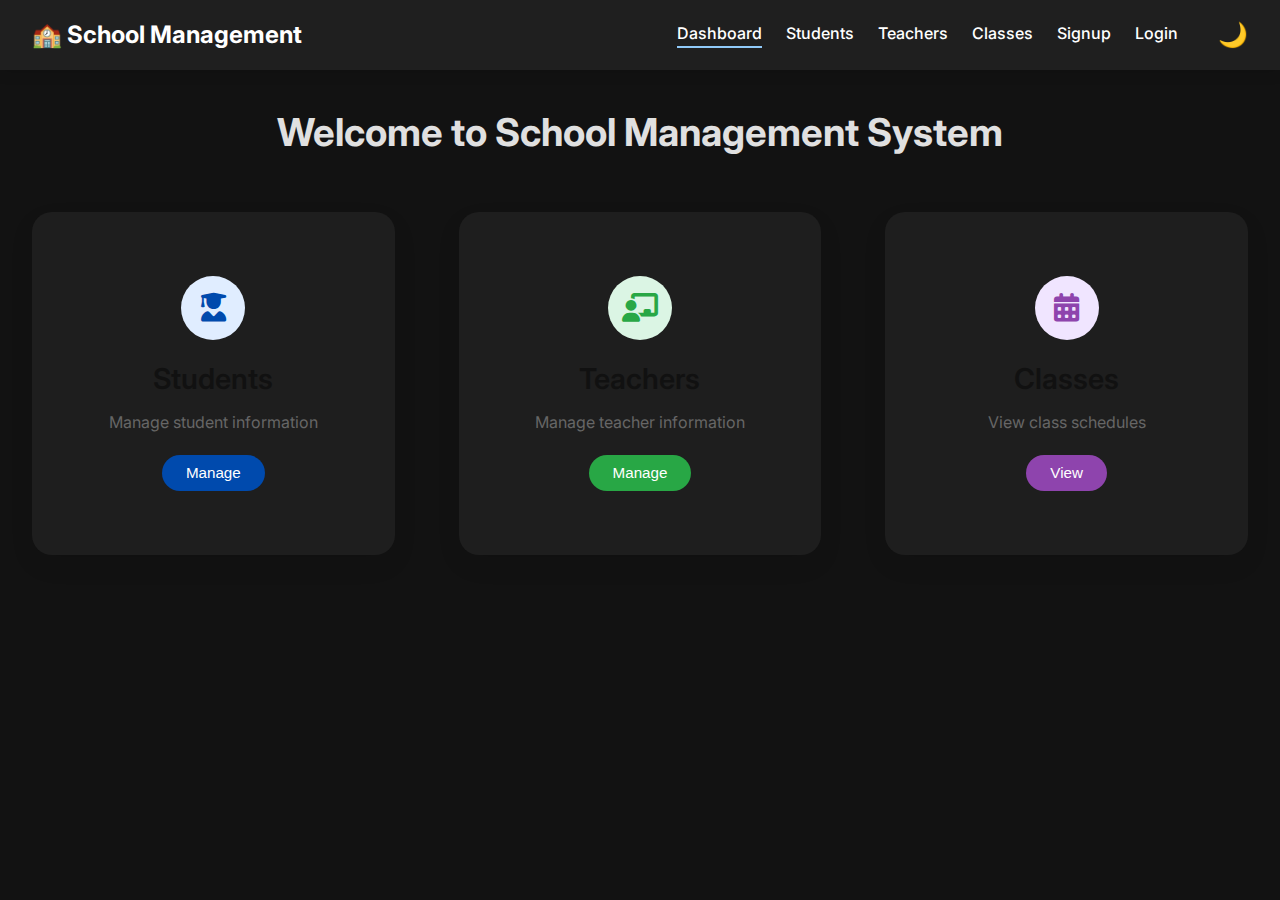
==== index.html @ 0ea1a299 "INIT" ====
<!DOCTYPE html>
<html lang="en">
<head>
  <meta charset="UTF-8" />
  <meta name="viewport" content="width=device-width, initial-scale=1.0"/>
  <title>School Management</title>
  <link rel="stylesheet" href="styles.css" />
  <link href="https://fonts.googleapis.com/css2?family=Poppins:wght@400;600;700&display=swap" rel="stylesheet">
  <!-- Font Awesome CDN -->
<link
rel="stylesheet"
href="https://cdnjs.cloudflare.com/ajax/libs/font-awesome/6.5.0/css/all.min.css"
/>
  
</head>
<body class="dark">
  <header>
    <nav class="navbar">
      <h1>🏫 School Management</h1>
      <ul class="nav-links">
        <li><a href="index.html" class="active">Dashboard</a></li>
        <li><a href="students.html">Students</a></li>
        <li><a href="teachers.html">Teachers</a></li>
        <li><a href="classes.html">Classes</a></li>
        <li><a href="signup.html">Signup</a></li>
        <li><a href="login.html">Login</a></li>
        <button id="themeToggle" class="toggle-btn">🌙</button>
      </ul>
    </nav>
  </header>

  <section class="hero">
    <h1>Welcome to <span>School Management System</span></h1>
  </section>

  <section class="cards">
    <div class="cards">
      <div class="card students">
        <div class="card-icon">
          <i class="fas fa-user-graduate"></i>
        </div>
        <h3>Students</h3>
        <p>Manage student information</p>
        <a href="students.html">
          <button class="blue-btn">Manage</button>
        </a>
      </div>
    
      <div class="card teachers">
        <div class="card-icon">
          <i class="fas fa-chalkboard-teacher"></i>
        </div>
        <h3>Teachers</h3>
        <p>Manage teacher information</p>
        <a href="teachers.html">
          <button class="green-btn">Manage</button>
        </a>
      </div>
    
      <div class="card classes">
        <div class="card-icon">
          <i class="fas fa-calendar-alt"></i>
        </div>
        <h3>Classes</h3>
        <p>View class schedules</p>
        <a href="classes.html">
          <button class="purple-btn">View</button>
        </a>
      </div>
    </div>
    
  </section>

  <script src="javascript/index.js"></script>
</body>
</html>
---- styles.css ----
/* Google Fonts */
@import url('https://fonts.googleapis.com/css2?family=Inter:wght@400;600;700&display=swap');

:root {
  --primary-color: #004aad;
  --secondary-color: #007bff;
  --danger-color: #dc3545;
  --light-gray: #f0f2f5;
  --dark-gray: #333;
  --white: #fff;
  --shadow: 0 4px 12px rgba(0, 0, 0, 0.1);
  --radius: 8px;
  --transition: all 0.3s ease;
  --card-bg: #ffffff;
}


/* Reset and base styles */
* {
  margin: 0;
  padding: 0;
  box-sizing: border-box;
}
.hero{
  text-align: center;
  margin: 2rem auto;
  font-size: larger;
}

html {
  scroll-behavior: smooth;
}

body {
  font-family: 'Inter', sans-serif;
  background-color: var(--light-gray);
  color: var(--dark-gray);
  line-height: 1.6;
}

/* Navbar */
.navbar {
  display: flex;
  justify-content: space-between;
  align-items: center;
  padding: 1rem 2rem;
  background-color: var(--primary-color);
  color: var(--white);
  box-shadow: var(--shadow);
}

.navbar h1 {
  font-size: 1.5rem;
  font-weight: 700;
}

.nav-links {
  list-style: none;
  display: flex;
  gap: 1.5rem;
}

.nav-links li a {
  color: var(--white);
  font-weight: 500;
  position: relative;
  transition: var(--transition);
  text-decoration: none;
}

.nav-links li a:hover,
.nav-links li a.active {
  color: #ffeb3b;
}

.nav-links li a.active::after {
  content: "";
  display: block;
  width: 100%;
  height: 2px;
  background: #ffeb3b;
  position: absolute;
  bottom: -5px;
  left: 0;
}

/* Main content */
.dashboard {
  max-width: 1100px;
  margin: 2rem auto;
  padding: 0 1rem;
}

h2, h3 {
  margin-bottom: 1rem;
  color: var(--primary-color);
}

/* Cards (for dashboard/index.html) */

.cards {
  display: grid;
  grid-template-columns: repeat(auto-fit, minmax(280px, 1fr));
  gap: 4rem;
  padding: 0.5rem 1rem;
}

.card {
  background-color: var(--card-bg);
  color: var(--text-color);
  border-radius: 20px;
  padding: 4rem;
  text-align: center;
  box-shadow: 0 10px 25px rgba(0, 0, 0, 0.08);
  transition: all 0.3s ease;
}

.card:hover {
  transform: translateY(-8px);
  box-shadow: 0 12px 32px rgba(0, 0, 0, 0.12);
}

.card-icon {
  width: 64px;
  height: 64px;
  margin: 0 auto 1rem;
  border-radius: 50%;
  display: flex;
  align-items: center;
  justify-content: center;
  font-size: 1.8rem;
  color: #fff;
}

.card h3 {
  font-size: 1.8rem;
  font-weight: 600;
  margin-bottom: 0.5rem;
  color: #111;
}

.card p {
  color: #666;
  font-size: 1rem;
  margin-bottom: 1.2rem;
}

.card button {
  padding: 0.6rem 1.5rem;
  border: none;
  border-radius: 999px;
  font-size: 0.95rem;
  font-weight: 500;
  color: #fff;
  cursor: pointer;
  transition: background-color 0.3s ease;
}

/* Button colors */
.card.students .card-icon {
  background-color: #e0edff;
  color: #004aad;
}

.card.students button {
  background-color: #004aad;
}

.card.students button:hover {
  background-color: #00307d;
}

.card.teachers .card-icon {
  background-color: #dbf5e4;
  color: #28a745;
}

.card.teachers button {
  background-color: #28a745;
}

.card.teachers button:hover {
  background-color: #1e7e34;
}

.card.classes .card-icon {
  background-color: #f0e5ff;
  color: #8e44ad;
}

.card.classes button {
  background-color: #8e44ad;
}

.card.classes button:hover {
  background-color: #6c3483;
}



/* Form styles */
form {
  display: flex;
  flex-wrap: wrap;
  gap: 1rem;
  background: var(--white);
  padding: 1.5rem;
  border-radius: var(--radius);
  box-shadow: var(--shadow);
  margin-bottom: 2rem;
}

form input {
  flex: 1 1 30%;
  padding: 0.75rem;
  border: 1px solid #ccc;
  background: #f8f9fa;
  border-radius: var(--radius);
  font-size: 1rem;
  transition: var(--transition);
}

form input:focus {
  border-color: var(--primary-color);
  outline: none;
  box-shadow: 0 0 5px rgba(0, 74, 173, 0.5);
}

form button {
  flex: 1 1 100%;
  padding: 0.75rem;
  background-color: var(--secondary-color);
  color: var(--white);
  border: none;
  border-radius: var(--radius);
  font-size: 1rem;
  cursor: pointer;
  transition: var(--transition);
}


form button:hover {
  background-color: #0056b3;
}

/* Table styles */
table {
  width: 100%;
  border-collapse: collapse;
  background-color: var(--white);
  box-shadow: var(--shadow);
  border-radius: var(--radius);
  overflow: hidden;
}

thead {
  background-color: #e9ecef;
}

th, td {
  padding: 0.85rem 1rem;
  text-align: left;
  border-bottom: 1px solid #dee2e6;
}



table button {
  background-color: var(--danger-color);
  color: var(--white);
  border: none;
  padding: 5px 10px;
  border-radius: 4px;
  cursor: pointer;
  transition: var(--transition);
}

table button:hover {
  background-color: #a71d2a;
}

/* Footer */
footer {
  background-color: #f1f1f1;
  text-align: center;
  padding: 1rem;
  margin-top: 3rem;
  font-size: 0.9rem;
  color: #777;
}

/* Responsive */
@media (max-width: 768px) {
  .nav-links {
    flex-direction: column;
    gap: 0.75rem;
  }

  form input {
    flex: 1 1 100%;
  }

  .cards {
    grid-template-columns: 1fr;
  }
}
/* Theme Toggle Button */
.toggle-btn {
    background: transparent;
    border: none;
    font-size: 1.5rem;
    color: white;
    cursor: pointer;
    margin-left: 1rem;
    transition: transform 0.2s ease;
  }
  
  .toggle-btn:hover {
    transform: scale(1.2);
  }
  
  /* Dark Theme Variables */
  body.dark {
    background-color: #121212;
    color: #e0e0e0;
  }
  
  body.dark .navbar {
    background-color: #1f1f1f;
  }
  
  body.dark .nav-links li a {
    color: #fff;
  }
  
  body.dark .nav-links li a.active::after {
    background: #90caf9;
  }
  
  body.dark .card,
  body.dark table {
    background-color: #1e1e1e;
    color: #e0e0e0;
  }
  
  body.dark thead {
    background-color: #333;
  }
  
  body.dark footer {
    background-color: #1f1f1f;
    color: #aaa;
  }

  .auth-container {
    max-width: 400px;
    margin: 4rem auto;
    padding: 2rem;
    background: var(--white);
    border-radius: var(--radius);
    box-shadow: var(--shadow);
    text-align: center;
  }
  
  .auth-form {
    display: flex;
    flex-direction: column;
    gap: 1rem;
  }
  
  .auth-form input {
    padding: 0.75rem;
    border: 1px solid #ccc;
    border-radius: var(--radius);
    font-size: 1rem;
  }
  
  .auth-form button {
    background-color: var(--secondary-color);
    color: white;
    padding: 0.75rem;
    border: none;
    border-radius: var(--radius);
    font-size: 1rem;
    cursor: pointer;
    transition: var(--transition);
  }
  
  .auth-form button:hover {
    background-color: #0056b3;
  }
  
  .auth-form p {
    margin-top: 1rem;
    font-size: 0.9rem;
  }

  select#subject {
    width: 100%;
    padding: 12px;
    margin-bottom: 10px;
    font-size: 16px;
    border: 1px solid #ccc;
    border-radius: 8px;
    background-color: #f5f5f5;
    color: #333;
    box-sizing: border-box;
  }
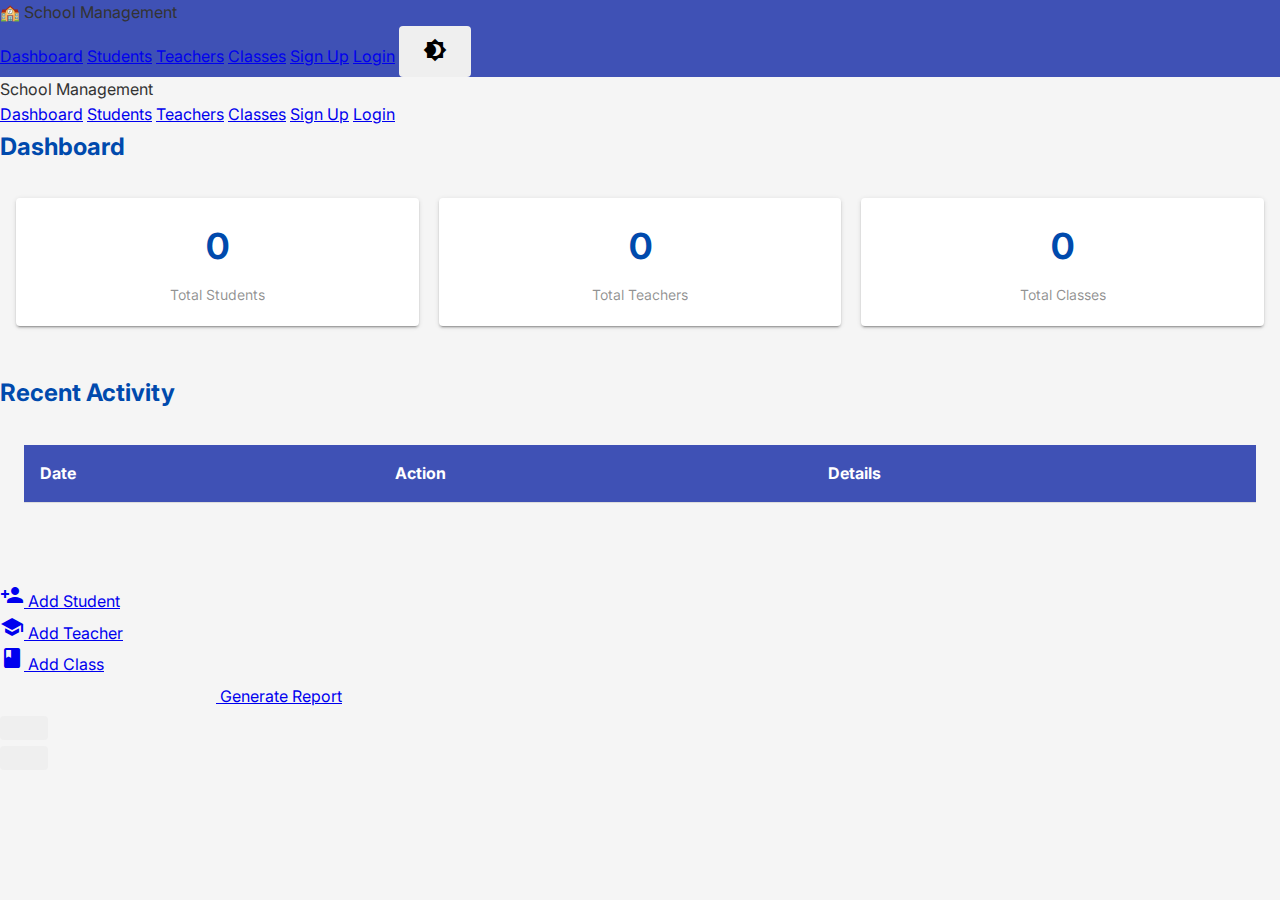
==== commit d8a1b3bc: "GMDL enabled" ====
--- a/index.html
+++ b/index.html
@@ -3,74 +3,122 @@
 <head>
   <meta charset="UTF-8" />
   <meta name="viewport" content="width=device-width, initial-scale=1.0"/>
-  <title>School Management</title>
+  <title>School Management Dashboard</title>
+  <link rel="stylesheet" href="https://fonts.googleapis.com/icon?family=Material+Icons">
+  <link rel="stylesheet" href="https://code.getmdl.io/1.3.0/material.indigo-pink.min.css">
+  <script defer src="https://code.getmdl.io/1.3.0/material.min.js"></script>
   <link rel="stylesheet" href="styles.css" />
-  <link href="https://fonts.googleapis.com/css2?family=Poppins:wght@400;600;700&display=swap" rel="stylesheet">
-  <!-- Font Awesome CDN -->
-<link
-rel="stylesheet"
-href="https://cdnjs.cloudflare.com/ajax/libs/font-awesome/6.5.0/css/all.min.css"
-/>
-  
 </head>
-<body class="dark">
-  <header>
-    <nav class="navbar">
-      <h1>🏫 School Management</h1>
-      <ul class="nav-links">
-        <li><a href="index.html" class="active">Dashboard</a></li>
-        <li><a href="students.html">Students</a></li>
-        <li><a href="teachers.html">Teachers</a></li>
-        <li><a href="classes.html">Classes</a></li>
-        <li><a href="signup.html">Signup</a></li>
-        <li><a href="login.html">Login</a></li>
-        <button id="themeToggle" class="toggle-btn">🌙</button>
-      </ul>
-    </nav>
-  </header>
+<body>
+  <div class="mdl-layout mdl-js-layout mdl-layout--fixed-header">
+    <header class="mdl-layout__header">
+      <div class="mdl-layout__header-row">
+        <span class="mdl-layout-title">🏫 School Management</span>
+        <div class="mdl-layout-spacer"></div>
+        <nav class="mdl-navigation mdl-layout--large-screen-only">
+          <a class="mdl-navigation__link" href="index.html">Dashboard</a>
+          <a class="mdl-navigation__link" href="students.html">Students</a>
+          <a class="mdl-navigation__link" href="teachers.html">Teachers</a>
+          <a class="mdl-navigation__link" href="classes.html">Classes</a>
+          <a class="mdl-navigation__link" href="signup.html">Sign Up</a>
+          <a class="mdl-navigation__link" href="login.html">Login</a>
+          <button id="themeToggle" class="mdl-button mdl-js-button mdl-button--icon">
+            <i class="material-icons">brightness_4</i>
+          </button>
+        </nav>
+      </div>
+    </header>
+    <div class="mdl-layout__drawer">
+      <span class="mdl-layout-title">School Management</span>
+      <nav class="mdl-navigation">
+        <a class="mdl-navigation__link" href="index.html">Dashboard</a>
+        <a class="mdl-navigation__link" href="students.html">Students</a>
+        <a class="mdl-navigation__link" href="teachers.html">Teachers</a>
+        <a class="mdl-navigation__link" href="classes.html">Classes</a>
+        <a class="mdl-navigation__link" href="signup.html">Sign Up</a>
+        <a class="mdl-navigation__link" href="login.html">Login</a>
+      </nav>
+    </div>
 
-  <section class="hero">
-    <h1>Welcome to <span>School Management System</span></h1>
-  </section>
+    <main class="mdl-layout__content">
+      <div class="page-content">
+        <div class="mdl-grid">
+          <div class="mdl-cell mdl-cell--12-col">
+            <h2 class="mdl-typography--headline">Dashboard</h2>
+            
+            <!-- Quick Statistics -->
+            <div class="stats-container">
+              <div class="stat-card">
+                <div class="stat-number" id="totalStudents">0</div>
+                <div class="stat-label">Total Students</div>
+              </div>
+              <div class="stat-card">
+                <div class="stat-number" id="totalTeachers">0</div>
+                <div class="stat-label">Total Teachers</div>
+              </div>
+              <div class="stat-card">
+                <div class="stat-number" id="totalClasses">0</div>
+                <div class="stat-label">Total Classes</div>
+              </div>
+            </div>
 
-  <section class="cards">
-    <div class="cards">
-      <div class="card students">
-        <div class="card-icon">
-          <i class="fas fa-user-graduate"></i>
+            <!-- Recent Activity -->
+            <div class="mdl-card mdl-shadow--2dp" style="width: 100%; margin-top: 32px;">
+              <div class="mdl-card__title">
+                <h2 class="mdl-card__title-text">Recent Activity</h2>
+              </div>
+              <div class="mdl-card__supporting-text">
+                <table class="mdl-data-table mdl-js-data-table mdl-shadow--2dp" style="width: 100%;">
+                  <thead>
+                    <tr>
+                      <th class="mdl-data-table__cell--non-numeric">Date</th>
+                      <th class="mdl-data-table__cell--non-numeric">Action</th>
+                      <th class="mdl-data-table__cell--non-numeric">Details</th>
+                    </tr>
+                  </thead>
+                  <tbody id="activityLog">
+                    <!-- JS will populate this -->
+                  </tbody>
+                </table>
+              </div>
+            </div>
+
+            <!-- Quick Actions -->
+            <div class="mdl-grid" style="margin-top: 32px;">
+              <div class="mdl-cell mdl-cell--3-col">
+                <a href="students.html" class="mdl-button mdl-js-button mdl-button--raised mdl-button--colored" style="width: 100%;">
+                  <i class="material-icons">person_add</i> Add Student
+                </a>
+              </div>
+              <div class="mdl-cell mdl-cell--3-col">
+                <a href="teachers.html" class="mdl-button mdl-js-button mdl-button--raised mdl-button--colored" style="width: 100%;">
+                  <i class="material-icons">school</i> Add Teacher
+                </a>
+              </div>
+              <div class="mdl-cell mdl-cell--3-col">
+                <a href="classes.html" class="mdl-button mdl-js-button mdl-button--raised mdl-button--colored" style="width: 100%;">
+                  <i class="material-icons">class</i> Add Class
+                </a>
+              </div>
+              <div class="mdl-cell mdl-cell--3-col">
+                <a href="#" id="generateReportBtn" class="mdl-button mdl-js-button mdl-button--raised mdl-button--accent" style="width: 100%;">
+                  <i class="material-icons">summarize</i> Generate Report
+                </a>
+              </div>
+            </div>
+          </div>
         </div>
-        <h3>Students</h3>
-        <p>Manage student information</p>
-        <a href="students.html">
-          <button class="blue-btn">Manage</button>
-        </a>
       </div>
-    
-      <div class="card teachers">
-        <div class="card-icon">
-          <i class="fas fa-chalkboard-teacher"></i>
-        </div>
-        <h3>Teachers</h3>
-        <p>Manage teacher information</p>
-        <a href="teachers.html">
-          <button class="green-btn">Manage</button>
-        </a>
-      </div>
-    
-      <div class="card classes">
-        <div class="card-icon">
-          <i class="fas fa-calendar-alt"></i>
-        </div>
-        <h3>Classes</h3>
-        <p>View class schedules</p>
-        <a href="classes.html">
-          <button class="purple-btn">View</button>
-        </a>
-      </div>
-    </div>
-    
-  </section>
+    </main>
+  </div>
 
+  <!-- Snackbar for notifications -->
+  <div id="snackbar" class="mdl-js-snackbar mdl-snackbar">
+    <div class="mdl-snackbar__text"></div>
+    <button class="mdl-snackbar__action" type="button"></button>
+  </div>
+
+  <script src="javascript/theme.js"></script>
   <script src="javascript/index.js"></script>
 </body>
 </html>
--- a/styles.css
+++ b/styles.css
@@ -1,5 +1,29 @@
 /* Google Fonts */
 @import url('https://fonts.googleapis.com/css2?family=Inter:wght@400;600;700&display=swap');
+
+/* Base styles */
+:root {
+  --primary-color: #3f51b5;
+  --accent-color: #ff4081;
+  --text-color: #333;
+  --bg-color: #f5f5f5;
+  --card-bg: #ffffff;
+  --input-border: #ddd;
+  --error-color: #f44336;
+  --success-color: #4caf50;
+  --header-bg: #3f51b5;
+  --drawer-bg: #fff;
+}
+
+/* Dark theme variables */
+[data-theme="dark"] {
+  --text-color: #ffffff;
+  --bg-color: #121212;
+  --card-bg: #1e1e1e;
+  --input-border: #404040;
+  --header-bg: #1a1a1a;
+  --drawer-bg: #1e1e1e;
+}
 
 :root {
   --primary-color: #004aad;
@@ -14,7 +38,6 @@
   --card-bg: #ffffff;
 }
 
-
 /* Reset and base styles */
 * {
   margin: 0;
@@ -33,9 +56,14 @@
 
 body {
   font-family: 'Inter', sans-serif;
-  background-color: var(--light-gray);
-  color: var(--dark-gray);
+  background-color: var(--bg-color);
+  color: var(--text-color);
   line-height: 1.6;
+  transition: background-color 0.3s ease;
+}
+
+body {
+    transition: background-color 0.3s, color 0.3s;
 }
 
 /* Navbar */
@@ -44,7 +72,7 @@
   justify-content: space-between;
   align-items: center;
   padding: 1rem 2rem;
-  background-color: var(--primary-color);
+  background-color: var(--header-bg);
   color: var(--white);
   box-shadow: var(--shadow);
 }
@@ -196,8 +224,6 @@
   background-color: #6c3483;
 }
 
-
-
 /* Form styles */
 form {
   display: flex;
@@ -238,32 +264,36 @@
   transition: var(--transition);
 }
 
-
 form button:hover {
   background-color: #0056b3;
 }
 
 /* Table styles */
+.table-container {
+  overflow-x: auto;
+  background-color: var(--card-bg);
+  border-radius: 8px;
+  box-shadow: 0 2px 4px rgba(0, 0, 0, 0.1);
+  margin: 1rem 0;
+}
+
 table {
   width: 100%;
   border-collapse: collapse;
-  background-color: var(--white);
-  box-shadow: var(--shadow);
-  border-radius: var(--radius);
-  overflow: hidden;
-}
-
-thead {
-  background-color: #e9ecef;
+  background-color: var(--card-bg);
 }
 
 th, td {
-  padding: 0.85rem 1rem;
+  padding: 1rem;
   text-align: left;
-  border-bottom: 1px solid #dee2e6;
-}
-
-
+  border-bottom: 1px solid var(--input-border);
+  color: var(--text-color);
+}
+
+th {
+  background-color: var(--header-bg);
+  color: #ffffff;
+}
 
 table button {
   background-color: var(--danger-color);
@@ -304,108 +334,622 @@
     grid-template-columns: 1fr;
   }
 }
+
 /* Theme Toggle Button */
 .toggle-btn {
-    background: transparent;
-    border: none;
-    font-size: 1.5rem;
-    color: white;
-    cursor: pointer;
-    margin-left: 1rem;
-    transition: transform 0.2s ease;
+  background: transparent;
+  border: none;
+  font-size: 1.5rem;
+  color: white;
+  cursor: pointer;
+  margin-left: 1rem;
+  transition: transform 0.2s ease;
+}
+
+.toggle-btn:hover {
+  transform: scale(1.2);
+}
+
+/* Dark Theme Variables */
+body.dark {
+  background-color: var(--bg-color);
+  color: var(--text-color);
+}
+
+body.dark .navbar {
+  background-color: var(--header-bg);
+}
+
+body.dark .nav-links li a {
+  color: #fff;
+}
+
+body.dark .nav-links li a.active::after {
+  background: #90caf9;
+}
+
+body.dark .card,
+body.dark .table-container,
+body.dark input,
+body.dark select {
+  background-color: var(--card-bg);
+  color: var(--text-color);
+}
+
+body.dark thead {
+  background-color: #333;
+}
+
+body.dark footer {
+  background-color: #1f1f1f;
+  color: #aaa;
+}
+
+.auth-container {
+  max-width: 400px;
+  margin: 4rem auto;
+  padding: 2rem;
+  background: var(--white);
+  border-radius: var(--radius);
+  box-shadow: var(--shadow);
+  text-align: center;
+}
+
+.auth-form {
+  display: flex;
+  flex-direction: column;
+  gap: 1rem;
+}
+
+.auth-form input {
+  padding: 0.75rem;
+  border: 1px solid #ccc;
+  border-radius: var(--radius);
+  font-size: 1rem;
+}
+
+.auth-form button {
+  background-color: var(--secondary-color);
+  color: white;
+  padding: 0.75rem;
+  border: none;
+  border-radius: var(--radius);
+  font-size: 1rem;
+  cursor: pointer;
+  transition: var(--transition);
+}
+
+.auth-form button:hover {
+  background-color: #0056b3;
+}
+
+.auth-form p {
+  margin-top: 1rem;
+  font-size: 0.9rem;
+}
+
+select#subject {
+  width: 100%;
+  padding: 12px;
+  margin-bottom: 10px;
+  font-size: 16px;
+  border: 1px solid #ccc;
+  border-radius: 8px;
+  background-color: #f5f5f5;
+  color: #333;
+  box-sizing: border-box;
+}
+
+/* Material Design Lite Customization */
+.mdl-layout__header {
+  background-color: #3f51b5;
+}
+
+.mdl-layout__drawer-button {
+  color: white;
+}
+
+/* Card Styles */
+.mdl-card {
+  min-height: auto;
+  width: 100%;
+  margin-bottom: 24px;
+}
+
+.mdl-card__supporting-text {
+  width: 100%;
+  padding: 24px;
+}
+
+/* Form Styles */
+.mdl-textfield {
+  width: 100%;
+  margin-bottom: 16px;
+}
+
+form {
+  display: flex;
+  flex-direction: column;
+  gap: 8px;
+}
+
+/* Table Styles */
+.mdl-data-table {
+  width: 100%;
+  white-space: normal;
+}
+
+.mdl-data-table td {
+  max-width: 200px;
+  overflow: hidden;
+  text-overflow: ellipsis;
+}
+
+.mdl-data-table button {
+  margin: 0 4px;
+}
+
+/* Dialog Styles */
+.mdl-dialog {
+  border: none;
+  box-shadow: 0 9px 46px 8px rgba(0, 0, 0, 0.14), 0 11px 15px -7px rgba(0, 0, 0, 0.12), 0 24px 38px 3px rgba(0, 0, 0, 0.2);
+  width: 480px;
+}
+
+.mdl-dialog__title {
+  padding: 24px 24px 0;
+  margin: 0;
+  font-size: 2rem;
+}
+
+.mdl-dialog__content {
+  padding: 20px 24px 24px 24px;
+  color: rgba(0,0,0, 0.54);
+}
+
+.mdl-dialog__actions {
+  padding: 8px;
+  display: flex;
+  flex-wrap: wrap;
+  justify-content: flex-end;
+}
+
+/* Dark Theme */
+body.dark {
+  background-color: #303030;
+  color: #ffffff;
+}
+
+.dark .mdl-card {
+  background-color: #424242;
+}
+
+.dark .mdl-card__title-text,
+.dark .mdl-typography--headline,
+.dark .mdl-card__supporting-text {
+  color: #ffffff;
+}
+
+.dark .mdl-textfield__label,
+.dark .mdl-textfield__input {
+  color: rgba(255,255,255, 0.7);
+}
+
+.dark .mdl-textfield__label::after {
+  background-color: #7986cb;
+}
+
+.dark .mdl-data-table {
+  background-color: #424242;
+  color: #ffffff;
+}
+
+.dark .mdl-data-table th {
+  color: rgba(255,255,255, 0.7);
+}
+
+.dark .mdl-data-table tbody tr:hover {
+  background-color: rgba(255,255,255, 0.08);
+}
+
+.dark .mdl-dialog {
+  background-color: #424242;
+  color: #ffffff;
+}
+
+.dark .mdl-dialog__content {
+  color: rgba(255,255,255, 0.7);
+}
+
+.dark .mdl-layout__drawer {
+  background-color: #424242;
+}
+
+.dark .mdl-layout__drawer .mdl-navigation__link {
+  color: rgba(255,255,255, 0.7);
+}
+
+.dark .mdl-layout__drawer .mdl-navigation__link:hover {
+  background-color: rgba(255,255,255, 0.08);
+}
+
+/* Responsive Design */
+@media screen and (max-width: 768px) {
+  .mdl-dialog {
+    width: 90%;
   }
   
-  .toggle-btn:hover {
-    transform: scale(1.2);
+  .mdl-data-table td, 
+  .mdl-data-table th {
+    padding: 8px;
   }
   
-  /* Dark Theme Variables */
-  body.dark {
-    background-color: #121212;
-    color: #e0e0e0;
+  .mdl-card__supporting-text {
+    padding: 16px;
+  }
+}
+
+/* Form styles */
+.form-container {
+  max-width: 600px;
+  margin: 2rem auto;
+  padding: 2rem;
+}
+
+.form-group {
+  margin-bottom: 1.5rem;
+}
+
+input[type="text"],
+input[type="email"],
+input[type="password"],
+input[type="tel"],
+input[type="number"],
+select {
+  width: 100%;
+  padding: 0.75rem;
+  border: 1px solid var(--input-border);
+  border-radius: 4px;
+  background-color: var(--card-bg);
+  color: var(--text-color);
+  transition: border-color 0.3s ease;
+}
+
+input:focus,
+select:focus {
+  outline: none;
+  border-color: var(--primary-color);
+}
+
+.error-message {
+  color: var(--error-color);
+  font-size: 0.875rem;
+  margin-top: 0.25rem;
+}
+
+/* Card styles */
+.card {
+  background-color: var(--card-bg);
+  border-radius: 8px;
+  box-shadow: 0 2px 4px rgba(0, 0, 0, 0.1);
+  padding: 1.5rem;
+  margin-bottom: 1.5rem;
+}
+
+/* Table styles */
+.table-container {
+  overflow-x: auto;
+  background-color: var(--card-bg);
+  border-radius: 8px;
+  box-shadow: 0 2px 4px rgba(0, 0, 0, 0.1);
+  margin: 1rem 0;
+}
+
+table {
+  width: 100%;
+  border-collapse: collapse;
+  background-color: var(--card-bg);
+}
+
+th, td {
+  padding: 1rem;
+  text-align: left;
+  border-bottom: 1px solid var(--input-border);
+  color: var(--text-color);
+}
+
+th {
+  background-color: var(--header-bg);
+  color: #ffffff;
+}
+
+/* Button styles */
+button {
+  padding: 0.75rem 1.5rem;
+  border: none;
+  border-radius: 4px;
+  cursor: pointer;
+  font-weight: 500;
+  transition: background-color 0.3s ease;
+}
+
+.btn-primary {
+  background-color: var(--primary-color);
+  color: #ffffff;
+}
+
+.btn-danger {
+  background-color: var(--error-color);
+  color: #ffffff;
+}
+
+/* Navigation styles */
+.navbar {
+  background-color: var(--header-bg);
+  padding: 1rem;
+  color: #ffffff;
+}
+
+.nav-links a {
+  color: #ffffff;
+  text-decoration: none;
+  padding: 0.5rem 1rem;
+  transition: opacity 0.3s ease;
+}
+
+.nav-links a:hover {
+  opacity: 0.8;
+}
+
+/* Dark Mode Specific Styles */
+body.dark {
+  background-color: var(--bg-color);
+}
+
+body.dark .card,
+body.dark .table-container,
+body.dark input,
+body.dark select {
+  background-color: var(--card-bg);
+  color: var(--text-color);
+}
+
+body.dark .navbar {
+  background-color: var(--header-bg);
+}
+
+body.dark th {
+  background-color: var(--header-bg);
+}
+
+/* Form validation styles */
+input:invalid {
+  border-color: var(--error-color);
+}
+
+.validation-message {
+  font-size: 0.875rem;
+  margin-top: 0.25rem;
+}
+
+.validation-error {
+  color: var(--error-color);
+}
+
+.validation-success {
+  color: var(--success-color);
+}
+
+/* Responsive styles */
+@media (max-width: 768px) {
+  .form-container {
+    padding: 1rem;
   }
   
-  body.dark .navbar {
-    background-color: #1f1f1f;
+  th, td {
+    padding: 0.75rem;
   }
   
-  body.dark .nav-links li a {
+  .nav-links {
+    flex-direction: column;
+  }
+}
+
+/* Quick Statistics Cards */
+.stats-container {
+  display: grid;
+  grid-template-columns: repeat(auto-fit, minmax(250px, 1fr));
+  gap: 1.5rem;
+  padding: 1rem;
+}
+
+.stat-card {
+  background-color: var(--card-bg);
+  border-radius: 8px;
+  padding: 1.5rem;
+  box-shadow: 0 2px 4px rgba(0, 0, 0, 0.1);
+}
+
+.stat-number {
+  font-size: 2rem;
+  font-weight: 500;
+  color: var(--primary-color);
+}
+
+.stat-label {
+  font-size: 0.875rem;
+  color: var(--text-color);
+  opacity: 0.8;
+}
+
+/* Settings button */
+.settings-btn {
+  background: none;
+  border: none;
+  color: #ffffff;
+  padding: 0.5rem;
+  cursor: pointer;
+}
+
+.settings-btn i {
+  font-size: 1.5rem;
+}
+
+/* Additional dark mode styles for specific components */
+body.dark .mdl-card,
+body.dark .mdl-dialog {
+  background-color: var(--card-bg);
+}
+
+body.dark .mdl-textfield__input {
+  border-color: var(--input-border);
+  color: var(--text-color);
+}
+
+body.dark .mdl-textfield__label {
+  color: var(--text-color);
+}
+
+body.dark .mdl-button {
+  color: var(--text-color);
+}
+
+body.dark .mdl-data-table {
+  background-color: var(--card-bg);
+}
+
+body.dark .mdl-data-table th,
+body.dark .mdl-data-table td {
+  color: var(--text-color);
+  border-color: var(--input-border);
+}
+
+/* Fix for input error messages */
+.input-error {
+  color: var(--error-color);
+  font-size: 0.875rem;
+  margin-top: 0.25rem;
+  display: none;
+}
+
+input:invalid + .input-error {
+  display: block;
+}
+
+/* Dark mode styles */
+body.dark-mode {
+    background-color: #121212;
     color: #fff;
-  }
-  
-  body.dark .nav-links li a.active::after {
-    background: #90caf9;
-  }
-  
-  body.dark .card,
-  body.dark table {
-    background-color: #1e1e1e;
-    color: #e0e0e0;
-  }
-  
-  body.dark thead {
-    background-color: #333;
-  }
-  
-  body.dark footer {
-    background-color: #1f1f1f;
-    color: #aaa;
-  }
-
-  .auth-container {
-    max-width: 400px;
-    margin: 4rem auto;
-    padding: 2rem;
-    background: var(--white);
-    border-radius: var(--radius);
-    box-shadow: var(--shadow);
+}
+
+body.dark-mode .mdl-layout__header {
+    background-color: #1F1F1F;
+}
+
+body.dark-mode .mdl-layout__drawer {
+    background-color: #1F1F1F;
+    color: #fff;
+}
+
+body.dark-mode .mdl-card {
+    background-color: #1F1F1F;
+    color: #fff;
+}
+
+body.dark-mode .mdl-textfield__input {
+    color: #fff;
+    border-bottom: 1px solid rgba(255, 255, 255, 0.12);
+}
+
+body.dark-mode .mdl-textfield__label {
+    color: rgba(255, 255, 255, 0.6);
+}
+
+body.dark-mode .mdl-data-table {
+    background-color: #1F1F1F;
+    color: #fff;
+}
+
+body.dark-mode .mdl-data-table th {
+    color: #fff;
+}
+
+body.dark-mode .mdl-data-table tbody tr {
+    background-color: #1F1F1F;
+}
+
+body.dark-mode .mdl-data-table tbody tr:hover {
+    background-color: #2F2F2F;
+}
+
+/* Stats container styles */
+.stats-container {
+    display: flex;
+    justify-content: space-between;
+    gap: 20px;
+    margin-bottom: 32px;
+}
+
+.stat-card {
+    flex: 1;
+    padding: 20px;
     text-align: center;
-  }
-  
-  .auth-form {
-    display: flex;
-    flex-direction: column;
-    gap: 1rem;
-  }
-  
-  .auth-form input {
-    padding: 0.75rem;
-    border: 1px solid #ccc;
-    border-radius: var(--radius);
-    font-size: 1rem;
-  }
-  
-  .auth-form button {
-    background-color: var(--secondary-color);
-    color: white;
-    padding: 0.75rem;
-    border: none;
-    border-radius: var(--radius);
-    font-size: 1rem;
-    cursor: pointer;
-    transition: var(--transition);
-  }
-  
-  .auth-form button:hover {
-    background-color: #0056b3;
-  }
-  
-  .auth-form p {
-    margin-top: 1rem;
-    font-size: 0.9rem;
-  }
-
-  select#subject {
+    background-color: #fff;
+    border-radius: 4px;
+    box-shadow: 0 2px 2px 0 rgba(0,0,0,.14), 0 3px 1px -2px rgba(0,0,0,.2), 0 1px 5px 0 rgba(0,0,0,.12);
+    transition: background-color 0.3s;
+}
+
+body.dark-mode .stat-card {
+    background-color: #1F1F1F;
+}
+
+.stat-number {
+    font-size: 36px;
+    font-weight: bold;
+    margin-bottom: 8px;
+}
+
+.stat-label {
+    font-size: 14px;
+    color: rgba(0,0,0,.54);
+}
+
+body.dark-mode .stat-label {
+    color: rgba(255,255,255,.7);
+}
+
+/* Form styles */
+.mdl-textfield {
+    margin-bottom: 16px;
+}
+
+/* Table styles */
+.mdl-data-table {
     width: 100%;
-    padding: 12px;
-    margin-bottom: 10px;
-    font-size: 16px;
-    border: 1px solid #ccc;
-    border-radius: 8px;
-    background-color: #f5f5f5;
-    color: #333;
-    box-sizing: border-box;
-  }
-  
-  
-  +    margin-bottom: 32px;
+}
+
+/* Card styles */
+.mdl-card {
+    min-height: auto;
+    margin-bottom: 32px;
+}
+
+.mdl-card__supporting-text {
+    width: auto;
+    padding: 16px 24px;
+}
+
+/* Responsive adjustments */
+@media (max-width: 839px) {
+    .stats-container {
+        flex-direction: column;
+    }
+    
+    .stat-card {
+        margin-bottom: 16px;
+    }
+}
+
+
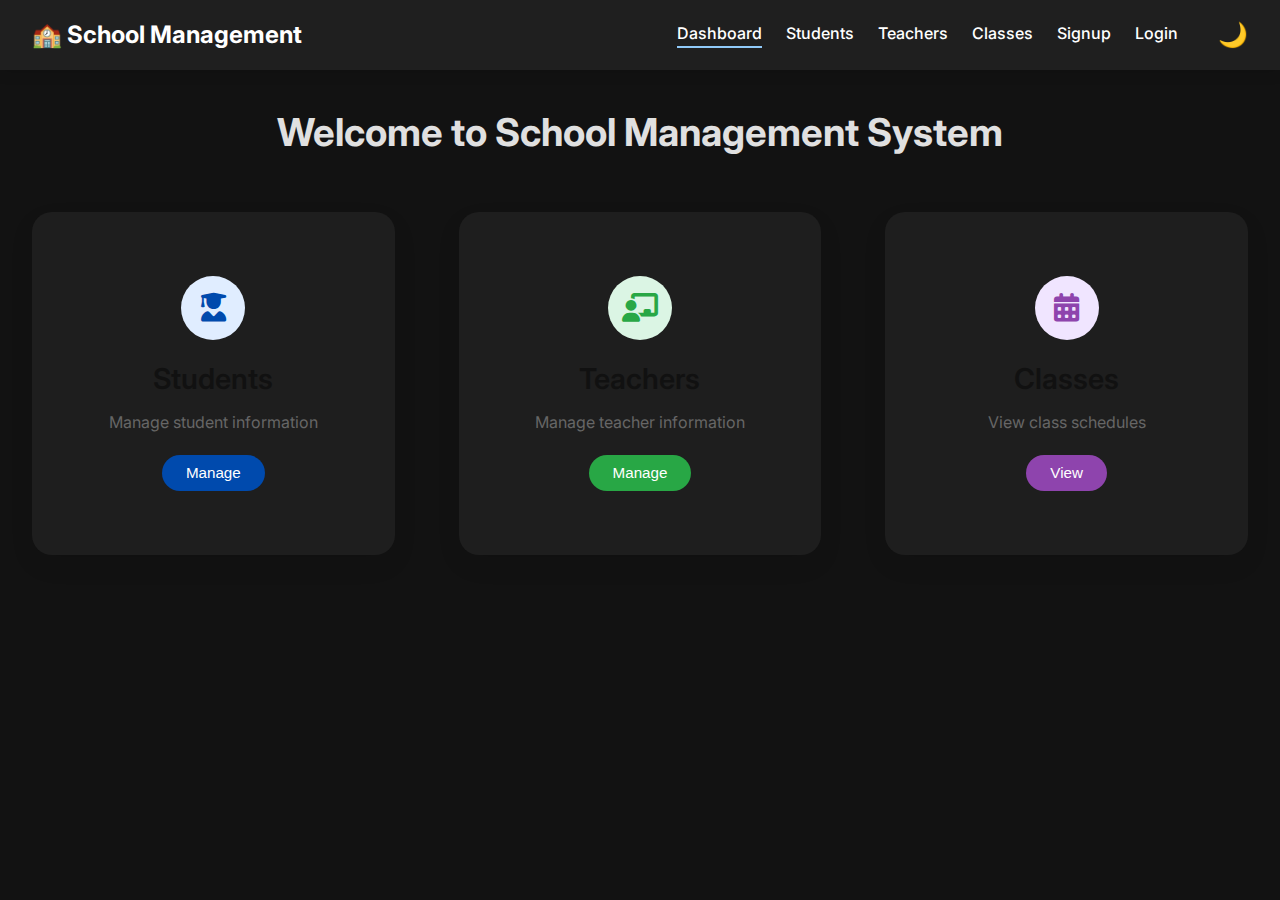
==== commit f24ed1eb: "INIT 2" ====
--- a/index.html
+++ b/index.html
@@ -3,122 +3,74 @@
 <head>
   <meta charset="UTF-8" />
   <meta name="viewport" content="width=device-width, initial-scale=1.0"/>
-  <title>School Management Dashboard</title>
-  <link rel="stylesheet" href="https://fonts.googleapis.com/icon?family=Material+Icons">
-  <link rel="stylesheet" href="https://code.getmdl.io/1.3.0/material.indigo-pink.min.css">
-  <script defer src="https://code.getmdl.io/1.3.0/material.min.js"></script>
+  <title>School Management</title>
   <link rel="stylesheet" href="styles.css" />
+  <link href="https://fonts.googleapis.com/css2?family=Poppins:wght@400;600;700&display=swap" rel="stylesheet">
+  <!-- Font Awesome CDN -->
+<link
+rel="stylesheet"
+href="https://cdnjs.cloudflare.com/ajax/libs/font-awesome/6.5.0/css/all.min.css"
+/>
+  
 </head>
-<body>
-  <div class="mdl-layout mdl-js-layout mdl-layout--fixed-header">
-    <header class="mdl-layout__header">
-      <div class="mdl-layout__header-row">
-        <span class="mdl-layout-title">🏫 School Management</span>
-        <div class="mdl-layout-spacer"></div>
-        <nav class="mdl-navigation mdl-layout--large-screen-only">
-          <a class="mdl-navigation__link" href="index.html">Dashboard</a>
-          <a class="mdl-navigation__link" href="students.html">Students</a>
-          <a class="mdl-navigation__link" href="teachers.html">Teachers</a>
-          <a class="mdl-navigation__link" href="classes.html">Classes</a>
-          <a class="mdl-navigation__link" href="signup.html">Sign Up</a>
-          <a class="mdl-navigation__link" href="login.html">Login</a>
-          <button id="themeToggle" class="mdl-button mdl-js-button mdl-button--icon">
-            <i class="material-icons">brightness_4</i>
-          </button>
-        </nav>
+<body class="dark">
+  <header>
+    <nav class="navbar">
+      <h1>🏫 School Management</h1>
+      <ul class="nav-links">
+        <li><a href="index.html" class="active">Dashboard</a></li>
+        <li><a href="students.html">Students</a></li>
+        <li><a href="teachers.html">Teachers</a></li>
+        <li><a href="classes.html">Classes</a></li>
+        <li><a href="signup.html">Signup</a></li>
+        <li><a href="login.html">Login</a></li>
+        <button id="themeToggle" class="toggle-btn">🌙</button>
+      </ul>
+    </nav>
+  </header>
+
+  <section class="hero">
+    <h1>Welcome to <span>School Management System</span></h1>
+  </section>
+
+  <section class="cards">
+    <div class="cards">
+      <div class="card students">
+        <div class="card-icon">
+          <i class="fas fa-user-graduate"></i>
+        </div>
+        <h3>Students</h3>
+        <p>Manage student information</p>
+        <a href="students.html">
+          <button class="blue-btn">Manage</button>
+        </a>
       </div>
-    </header>
-    <div class="mdl-layout__drawer">
-      <span class="mdl-layout-title">School Management</span>
-      <nav class="mdl-navigation">
-        <a class="mdl-navigation__link" href="index.html">Dashboard</a>
-        <a class="mdl-navigation__link" href="students.html">Students</a>
-        <a class="mdl-navigation__link" href="teachers.html">Teachers</a>
-        <a class="mdl-navigation__link" href="classes.html">Classes</a>
-        <a class="mdl-navigation__link" href="signup.html">Sign Up</a>
-        <a class="mdl-navigation__link" href="login.html">Login</a>
-      </nav>
+    
+      <div class="card teachers">
+        <div class="card-icon">
+          <i class="fas fa-chalkboard-teacher"></i>
+        </div>
+        <h3>Teachers</h3>
+        <p>Manage teacher information</p>
+        <a href="teachers.html">
+          <button class="green-btn">Manage</button>
+        </a>
+      </div>
+    
+      <div class="card classes">
+        <div class="card-icon">
+          <i class="fas fa-calendar-alt"></i>
+        </div>
+        <h3>Classes</h3>
+        <p>View class schedules</p>
+        <a href="classes.html">
+          <button class="purple-btn">View</button>
+        </a>
+      </div>
     </div>
+    
+  </section>
 
-    <main class="mdl-layout__content">
-      <div class="page-content">
-        <div class="mdl-grid">
-          <div class="mdl-cell mdl-cell--12-col">
-            <h2 class="mdl-typography--headline">Dashboard</h2>
-            
-            <!-- Quick Statistics -->
-            <div class="stats-container">
-              <div class="stat-card">
-                <div class="stat-number" id="totalStudents">0</div>
-                <div class="stat-label">Total Students</div>
-              </div>
-              <div class="stat-card">
-                <div class="stat-number" id="totalTeachers">0</div>
-                <div class="stat-label">Total Teachers</div>
-              </div>
-              <div class="stat-card">
-                <div class="stat-number" id="totalClasses">0</div>
-                <div class="stat-label">Total Classes</div>
-              </div>
-            </div>
-
-            <!-- Recent Activity -->
-            <div class="mdl-card mdl-shadow--2dp" style="width: 100%; margin-top: 32px;">
-              <div class="mdl-card__title">
-                <h2 class="mdl-card__title-text">Recent Activity</h2>
-              </div>
-              <div class="mdl-card__supporting-text">
-                <table class="mdl-data-table mdl-js-data-table mdl-shadow--2dp" style="width: 100%;">
-                  <thead>
-                    <tr>
-                      <th class="mdl-data-table__cell--non-numeric">Date</th>
-                      <th class="mdl-data-table__cell--non-numeric">Action</th>
-                      <th class="mdl-data-table__cell--non-numeric">Details</th>
-                    </tr>
-                  </thead>
-                  <tbody id="activityLog">
-                    <!-- JS will populate this -->
-                  </tbody>
-                </table>
-              </div>
-            </div>
-
-            <!-- Quick Actions -->
-            <div class="mdl-grid" style="margin-top: 32px;">
-              <div class="mdl-cell mdl-cell--3-col">
-                <a href="students.html" class="mdl-button mdl-js-button mdl-button--raised mdl-button--colored" style="width: 100%;">
-                  <i class="material-icons">person_add</i> Add Student
-                </a>
-              </div>
-              <div class="mdl-cell mdl-cell--3-col">
-                <a href="teachers.html" class="mdl-button mdl-js-button mdl-button--raised mdl-button--colored" style="width: 100%;">
-                  <i class="material-icons">school</i> Add Teacher
-                </a>
-              </div>
-              <div class="mdl-cell mdl-cell--3-col">
-                <a href="classes.html" class="mdl-button mdl-js-button mdl-button--raised mdl-button--colored" style="width: 100%;">
-                  <i class="material-icons">class</i> Add Class
-                </a>
-              </div>
-              <div class="mdl-cell mdl-cell--3-col">
-                <a href="#" id="generateReportBtn" class="mdl-button mdl-js-button mdl-button--raised mdl-button--accent" style="width: 100%;">
-                  <i class="material-icons">summarize</i> Generate Report
-                </a>
-              </div>
-            </div>
-          </div>
-        </div>
-      </div>
-    </main>
-  </div>
-
-  <!-- Snackbar for notifications -->
-  <div id="snackbar" class="mdl-js-snackbar mdl-snackbar">
-    <div class="mdl-snackbar__text"></div>
-    <button class="mdl-snackbar__action" type="button"></button>
-  </div>
-
-  <script src="javascript/theme.js"></script>
   <script src="javascript/index.js"></script>
 </body>
-</html>
+</html>--- a/styles.css
+++ b/styles.css
@@ -1,29 +1,5 @@
 /* Google Fonts */
 @import url('https://fonts.googleapis.com/css2?family=Inter:wght@400;600;700&display=swap');
-
-/* Base styles */
-:root {
-  --primary-color: #3f51b5;
-  --accent-color: #ff4081;
-  --text-color: #333;
-  --bg-color: #f5f5f5;
-  --card-bg: #ffffff;
-  --input-border: #ddd;
-  --error-color: #f44336;
-  --success-color: #4caf50;
-  --header-bg: #3f51b5;
-  --drawer-bg: #fff;
-}
-
-/* Dark theme variables */
-[data-theme="dark"] {
-  --text-color: #ffffff;
-  --bg-color: #121212;
-  --card-bg: #1e1e1e;
-  --input-border: #404040;
-  --header-bg: #1a1a1a;
-  --drawer-bg: #1e1e1e;
-}
 
 :root {
   --primary-color: #004aad;
@@ -38,6 +14,7 @@
   --card-bg: #ffffff;
 }
 
+
 /* Reset and base styles */
 * {
   margin: 0;
@@ -56,14 +33,9 @@
 
 body {
   font-family: 'Inter', sans-serif;
-  background-color: var(--bg-color);
-  color: var(--text-color);
+  background-color: var(--light-gray);
+  color: var(--dark-gray);
   line-height: 1.6;
-  transition: background-color 0.3s ease;
-}
-
-body {
-    transition: background-color 0.3s, color 0.3s;
 }
 
 /* Navbar */
@@ -72,7 +44,7 @@
   justify-content: space-between;
   align-items: center;
   padding: 1rem 2rem;
-  background-color: var(--header-bg);
+  background-color: var(--primary-color);
   color: var(--white);
   box-shadow: var(--shadow);
 }
@@ -224,6 +196,8 @@
   background-color: #6c3483;
 }
 
+
+
 /* Form styles */
 form {
   display: flex;
@@ -264,36 +238,32 @@
   transition: var(--transition);
 }
 
+
 form button:hover {
   background-color: #0056b3;
 }
 
 /* Table styles */
-.table-container {
-  overflow-x: auto;
-  background-color: var(--card-bg);
-  border-radius: 8px;
-  box-shadow: 0 2px 4px rgba(0, 0, 0, 0.1);
-  margin: 1rem 0;
-}
-
 table {
   width: 100%;
   border-collapse: collapse;
-  background-color: var(--card-bg);
+  background-color: var(--white);
+  box-shadow: var(--shadow);
+  border-radius: var(--radius);
+  overflow: hidden;
+}
+
+thead {
+  background-color: #e9ecef;
 }
 
 th, td {
-  padding: 1rem;
+  padding: 0.85rem 1rem;
   text-align: left;
-  border-bottom: 1px solid var(--input-border);
-  color: var(--text-color);
-}
-
-th {
-  background-color: var(--header-bg);
-  color: #ffffff;
-}
+  border-bottom: 1px solid #dee2e6;
+}
+
+
 
 table button {
   background-color: var(--danger-color);
@@ -334,622 +304,108 @@
     grid-template-columns: 1fr;
   }
 }
-
 /* Theme Toggle Button */
 .toggle-btn {
-  background: transparent;
-  border: none;
-  font-size: 1.5rem;
-  color: white;
-  cursor: pointer;
-  margin-left: 1rem;
-  transition: transform 0.2s ease;
-}
-
-.toggle-btn:hover {
-  transform: scale(1.2);
-}
-
-/* Dark Theme Variables */
-body.dark {
-  background-color: var(--bg-color);
-  color: var(--text-color);
-}
-
-body.dark .navbar {
-  background-color: var(--header-bg);
-}
-
-body.dark .nav-links li a {
-  color: #fff;
-}
-
-body.dark .nav-links li a.active::after {
-  background: #90caf9;
-}
-
-body.dark .card,
-body.dark .table-container,
-body.dark input,
-body.dark select {
-  background-color: var(--card-bg);
-  color: var(--text-color);
-}
-
-body.dark thead {
-  background-color: #333;
-}
-
-body.dark footer {
-  background-color: #1f1f1f;
-  color: #aaa;
-}
-
-.auth-container {
-  max-width: 400px;
-  margin: 4rem auto;
-  padding: 2rem;
-  background: var(--white);
-  border-radius: var(--radius);
-  box-shadow: var(--shadow);
-  text-align: center;
-}
-
-.auth-form {
-  display: flex;
-  flex-direction: column;
-  gap: 1rem;
-}
-
-.auth-form input {
-  padding: 0.75rem;
-  border: 1px solid #ccc;
-  border-radius: var(--radius);
-  font-size: 1rem;
-}
-
-.auth-form button {
-  background-color: var(--secondary-color);
-  color: white;
-  padding: 0.75rem;
-  border: none;
-  border-radius: var(--radius);
-  font-size: 1rem;
-  cursor: pointer;
-  transition: var(--transition);
-}
-
-.auth-form button:hover {
-  background-color: #0056b3;
-}
-
-.auth-form p {
-  margin-top: 1rem;
-  font-size: 0.9rem;
-}
-
-select#subject {
-  width: 100%;
-  padding: 12px;
-  margin-bottom: 10px;
-  font-size: 16px;
-  border: 1px solid #ccc;
-  border-radius: 8px;
-  background-color: #f5f5f5;
-  color: #333;
-  box-sizing: border-box;
-}
-
-/* Material Design Lite Customization */
-.mdl-layout__header {
-  background-color: #3f51b5;
-}
-
-.mdl-layout__drawer-button {
-  color: white;
-}
-
-/* Card Styles */
-.mdl-card {
-  min-height: auto;
-  width: 100%;
-  margin-bottom: 24px;
-}
-
-.mdl-card__supporting-text {
-  width: 100%;
-  padding: 24px;
-}
-
-/* Form Styles */
-.mdl-textfield {
-  width: 100%;
-  margin-bottom: 16px;
-}
-
-form {
-  display: flex;
-  flex-direction: column;
-  gap: 8px;
-}
-
-/* Table Styles */
-.mdl-data-table {
-  width: 100%;
-  white-space: normal;
-}
-
-.mdl-data-table td {
-  max-width: 200px;
-  overflow: hidden;
-  text-overflow: ellipsis;
-}
-
-.mdl-data-table button {
-  margin: 0 4px;
-}
-
-/* Dialog Styles */
-.mdl-dialog {
-  border: none;
-  box-shadow: 0 9px 46px 8px rgba(0, 0, 0, 0.14), 0 11px 15px -7px rgba(0, 0, 0, 0.12), 0 24px 38px 3px rgba(0, 0, 0, 0.2);
-  width: 480px;
-}
-
-.mdl-dialog__title {
-  padding: 24px 24px 0;
-  margin: 0;
-  font-size: 2rem;
-}
-
-.mdl-dialog__content {
-  padding: 20px 24px 24px 24px;
-  color: rgba(0,0,0, 0.54);
-}
-
-.mdl-dialog__actions {
-  padding: 8px;
-  display: flex;
-  flex-wrap: wrap;
-  justify-content: flex-end;
-}
-
-/* Dark Theme */
-body.dark {
-  background-color: #303030;
-  color: #ffffff;
-}
-
-.dark .mdl-card {
-  background-color: #424242;
-}
-
-.dark .mdl-card__title-text,
-.dark .mdl-typography--headline,
-.dark .mdl-card__supporting-text {
-  color: #ffffff;
-}
-
-.dark .mdl-textfield__label,
-.dark .mdl-textfield__input {
-  color: rgba(255,255,255, 0.7);
-}
-
-.dark .mdl-textfield__label::after {
-  background-color: #7986cb;
-}
-
-.dark .mdl-data-table {
-  background-color: #424242;
-  color: #ffffff;
-}
-
-.dark .mdl-data-table th {
-  color: rgba(255,255,255, 0.7);
-}
-
-.dark .mdl-data-table tbody tr:hover {
-  background-color: rgba(255,255,255, 0.08);
-}
-
-.dark .mdl-dialog {
-  background-color: #424242;
-  color: #ffffff;
-}
-
-.dark .mdl-dialog__content {
-  color: rgba(255,255,255, 0.7);
-}
-
-.dark .mdl-layout__drawer {
-  background-color: #424242;
-}
-
-.dark .mdl-layout__drawer .mdl-navigation__link {
-  color: rgba(255,255,255, 0.7);
-}
-
-.dark .mdl-layout__drawer .mdl-navigation__link:hover {
-  background-color: rgba(255,255,255, 0.08);
-}
-
-/* Responsive Design */
-@media screen and (max-width: 768px) {
-  .mdl-dialog {
-    width: 90%;
-  }
-  
-  .mdl-data-table td, 
-  .mdl-data-table th {
-    padding: 8px;
-  }
-  
-  .mdl-card__supporting-text {
-    padding: 16px;
-  }
-}
-
-/* Form styles */
-.form-container {
-  max-width: 600px;
-  margin: 2rem auto;
-  padding: 2rem;
-}
-
-.form-group {
-  margin-bottom: 1.5rem;
-}
-
-input[type="text"],
-input[type="email"],
-input[type="password"],
-input[type="tel"],
-input[type="number"],
-select {
-  width: 100%;
-  padding: 0.75rem;
-  border: 1px solid var(--input-border);
-  border-radius: 4px;
-  background-color: var(--card-bg);
-  color: var(--text-color);
-  transition: border-color 0.3s ease;
-}
-
-input:focus,
-select:focus {
-  outline: none;
-  border-color: var(--primary-color);
-}
-
-.error-message {
-  color: var(--error-color);
-  font-size: 0.875rem;
-  margin-top: 0.25rem;
-}
-
-/* Card styles */
-.card {
-  background-color: var(--card-bg);
-  border-radius: 8px;
-  box-shadow: 0 2px 4px rgba(0, 0, 0, 0.1);
-  padding: 1.5rem;
-  margin-bottom: 1.5rem;
-}
-
-/* Table styles */
-.table-container {
-  overflow-x: auto;
-  background-color: var(--card-bg);
-  border-radius: 8px;
-  box-shadow: 0 2px 4px rgba(0, 0, 0, 0.1);
-  margin: 1rem 0;
-}
-
-table {
-  width: 100%;
-  border-collapse: collapse;
-  background-color: var(--card-bg);
-}
-
-th, td {
-  padding: 1rem;
-  text-align: left;
-  border-bottom: 1px solid var(--input-border);
-  color: var(--text-color);
-}
-
-th {
-  background-color: var(--header-bg);
-  color: #ffffff;
-}
-
-/* Button styles */
-button {
-  padding: 0.75rem 1.5rem;
-  border: none;
-  border-radius: 4px;
-  cursor: pointer;
-  font-weight: 500;
-  transition: background-color 0.3s ease;
-}
-
-.btn-primary {
-  background-color: var(--primary-color);
-  color: #ffffff;
-}
-
-.btn-danger {
-  background-color: var(--error-color);
-  color: #ffffff;
-}
-
-/* Navigation styles */
-.navbar {
-  background-color: var(--header-bg);
-  padding: 1rem;
-  color: #ffffff;
-}
-
-.nav-links a {
-  color: #ffffff;
-  text-decoration: none;
-  padding: 0.5rem 1rem;
-  transition: opacity 0.3s ease;
-}
-
-.nav-links a:hover {
-  opacity: 0.8;
-}
-
-/* Dark Mode Specific Styles */
-body.dark {
-  background-color: var(--bg-color);
-}
-
-body.dark .card,
-body.dark .table-container,
-body.dark input,
-body.dark select {
-  background-color: var(--card-bg);
-  color: var(--text-color);
-}
-
-body.dark .navbar {
-  background-color: var(--header-bg);
-}
-
-body.dark th {
-  background-color: var(--header-bg);
-}
-
-/* Form validation styles */
-input:invalid {
-  border-color: var(--error-color);
-}
-
-.validation-message {
-  font-size: 0.875rem;
-  margin-top: 0.25rem;
-}
-
-.validation-error {
-  color: var(--error-color);
-}
-
-.validation-success {
-  color: var(--success-color);
-}
-
-/* Responsive styles */
-@media (max-width: 768px) {
-  .form-container {
-    padding: 1rem;
-  }
-  
-  th, td {
+    background: transparent;
+    border: none;
+    font-size: 1.5rem;
+    color: white;
+    cursor: pointer;
+    margin-left: 1rem;
+    transition: transform 0.2s ease;
+  }
+  
+  .toggle-btn:hover {
+    transform: scale(1.2);
+  }
+  
+  /* Dark Theme Variables */
+  body.dark {
+    background-color: #121212;
+    color: #e0e0e0;
+  }
+  
+  body.dark .navbar {
+    background-color: #1f1f1f;
+  }
+  
+  body.dark .nav-links li a {
+    color: #fff;
+  }
+  
+  body.dark .nav-links li a.active::after {
+    background: #90caf9;
+  }
+  
+  body.dark .card,
+  body.dark table {
+    background-color: #1e1e1e;
+    color: #e0e0e0;
+  }
+  
+  body.dark thead {
+    background-color: #333;
+  }
+  
+  body.dark footer {
+    background-color: #1f1f1f;
+    color: #aaa;
+  }
+
+  .auth-container {
+    max-width: 400px;
+    margin: 4rem auto;
+    padding: 2rem;
+    background: var(--white);
+    border-radius: var(--radius);
+    box-shadow: var(--shadow);
+    text-align: center;
+  }
+  
+  .auth-form {
+    display: flex;
+    flex-direction: column;
+    gap: 1rem;
+  }
+  
+  .auth-form input {
     padding: 0.75rem;
-  }
-  
-  .nav-links {
-    flex-direction: column;
-  }
-}
-
-/* Quick Statistics Cards */
-.stats-container {
-  display: grid;
-  grid-template-columns: repeat(auto-fit, minmax(250px, 1fr));
-  gap: 1.5rem;
-  padding: 1rem;
-}
-
-.stat-card {
-  background-color: var(--card-bg);
-  border-radius: 8px;
-  padding: 1.5rem;
-  box-shadow: 0 2px 4px rgba(0, 0, 0, 0.1);
-}
-
-.stat-number {
-  font-size: 2rem;
-  font-weight: 500;
-  color: var(--primary-color);
-}
-
-.stat-label {
-  font-size: 0.875rem;
-  color: var(--text-color);
-  opacity: 0.8;
-}
-
-/* Settings button */
-.settings-btn {
-  background: none;
-  border: none;
-  color: #ffffff;
-  padding: 0.5rem;
-  cursor: pointer;
-}
-
-.settings-btn i {
-  font-size: 1.5rem;
-}
-
-/* Additional dark mode styles for specific components */
-body.dark .mdl-card,
-body.dark .mdl-dialog {
-  background-color: var(--card-bg);
-}
-
-body.dark .mdl-textfield__input {
-  border-color: var(--input-border);
-  color: var(--text-color);
-}
-
-body.dark .mdl-textfield__label {
-  color: var(--text-color);
-}
-
-body.dark .mdl-button {
-  color: var(--text-color);
-}
-
-body.dark .mdl-data-table {
-  background-color: var(--card-bg);
-}
-
-body.dark .mdl-data-table th,
-body.dark .mdl-data-table td {
-  color: var(--text-color);
-  border-color: var(--input-border);
-}
-
-/* Fix for input error messages */
-.input-error {
-  color: var(--error-color);
-  font-size: 0.875rem;
-  margin-top: 0.25rem;
-  display: none;
-}
-
-input:invalid + .input-error {
-  display: block;
-}
-
-/* Dark mode styles */
-body.dark-mode {
-    background-color: #121212;
-    color: #fff;
-}
-
-body.dark-mode .mdl-layout__header {
-    background-color: #1F1F1F;
-}
-
-body.dark-mode .mdl-layout__drawer {
-    background-color: #1F1F1F;
-    color: #fff;
-}
-
-body.dark-mode .mdl-card {
-    background-color: #1F1F1F;
-    color: #fff;
-}
-
-body.dark-mode .mdl-textfield__input {
-    color: #fff;
-    border-bottom: 1px solid rgba(255, 255, 255, 0.12);
-}
-
-body.dark-mode .mdl-textfield__label {
-    color: rgba(255, 255, 255, 0.6);
-}
-
-body.dark-mode .mdl-data-table {
-    background-color: #1F1F1F;
-    color: #fff;
-}
-
-body.dark-mode .mdl-data-table th {
-    color: #fff;
-}
-
-body.dark-mode .mdl-data-table tbody tr {
-    background-color: #1F1F1F;
-}
-
-body.dark-mode .mdl-data-table tbody tr:hover {
-    background-color: #2F2F2F;
-}
-
-/* Stats container styles */
-.stats-container {
-    display: flex;
-    justify-content: space-between;
-    gap: 20px;
-    margin-bottom: 32px;
-}
-
-.stat-card {
-    flex: 1;
-    padding: 20px;
-    text-align: center;
-    background-color: #fff;
-    border-radius: 4px;
-    box-shadow: 0 2px 2px 0 rgba(0,0,0,.14), 0 3px 1px -2px rgba(0,0,0,.2), 0 1px 5px 0 rgba(0,0,0,.12);
-    transition: background-color 0.3s;
-}
-
-body.dark-mode .stat-card {
-    background-color: #1F1F1F;
-}
-
-.stat-number {
-    font-size: 36px;
-    font-weight: bold;
-    margin-bottom: 8px;
-}
-
-.stat-label {
-    font-size: 14px;
-    color: rgba(0,0,0,.54);
-}
-
-body.dark-mode .stat-label {
-    color: rgba(255,255,255,.7);
-}
-
-/* Form styles */
-.mdl-textfield {
-    margin-bottom: 16px;
-}
-
-/* Table styles */
-.mdl-data-table {
+    border: 1px solid #ccc;
+    border-radius: var(--radius);
+    font-size: 1rem;
+  }
+  
+  .auth-form button {
+    background-color: var(--secondary-color);
+    color: white;
+    padding: 0.75rem;
+    border: none;
+    border-radius: var(--radius);
+    font-size: 1rem;
+    cursor: pointer;
+    transition: var(--transition);
+  }
+  
+  .auth-form button:hover {
+    background-color: #0056b3;
+  }
+  
+  .auth-form p {
+    margin-top: 1rem;
+    font-size: 0.9rem;
+  }
+
+  select#subject {
     width: 100%;
-    margin-bottom: 32px;
-}
-
-/* Card styles */
-.mdl-card {
-    min-height: auto;
-    margin-bottom: 32px;
-}
-
-.mdl-card__supporting-text {
-    width: auto;
-    padding: 16px 24px;
-}
-
-/* Responsive adjustments */
-@media (max-width: 839px) {
-    .stats-container {
-        flex-direction: column;
-    }
-    
-    .stat-card {
-        margin-bottom: 16px;
-    }
-}
-
-
+    padding: 12px;
+    margin-bottom: 10px;
+    font-size: 16px;
+    border: 1px solid #ccc;
+    border-radius: 8px;
+    background-color: #f5f5f5;
+    color: #333;
+    box-sizing: border-box;
+  }
+  
+  
+  